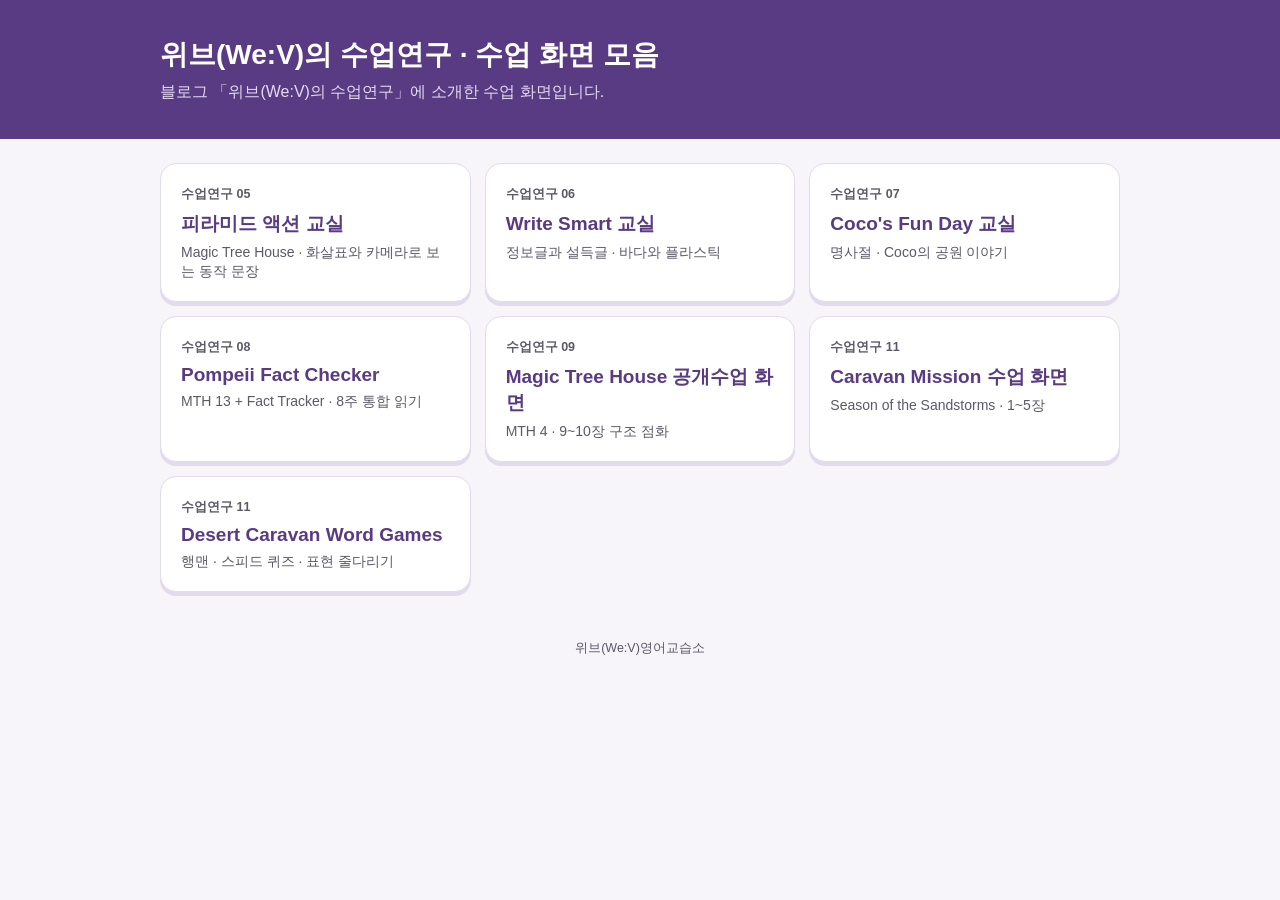
==== index.html @ 450ea2c3 "위브(We:V)의 수업연구 수업 화면 7개와 모음 페이지 Co-Authored-By: Claude Opus 5.5 <noreply@anthropic.com> Claude-Sessi" ====
<!DOCTYPE html><html lang="ko"><head><meta charset="utf-8"><meta name="viewport" content="width=device-width, initial-scale=1"><title>위브(We:V)의 수업연구 · 수업 화면 모음</title>
<style>body{margin:0;font-family:Pretendard,"Apple SD Gothic Neo","Noto Sans KR",sans-serif;background:#F7F4FA;color:#1F1D24}
header{background:#593B83;color:#fff;padding:36px 20px}header div,main{max-width:960px;margin:0 auto}
h1{margin:0;font-size:28px}header p{margin:8px 0 0;color:#E4DBF0}
main{padding:24px 16px 48px;display:grid;grid-template-columns:repeat(auto-fill,minmax(260px,1fr));gap:14px}
.c{display:block;background:#fff;border:1px solid #E2DBEC;border-radius:16px;padding:20px;text-decoration:none;color:inherit;box-shadow:0 4px 0 #E2DBEC}
.c:hover{border-color:#593B83}.c span{font-size:12.5px;font-weight:800;color:#5C5866}.c b{display:block;font-size:19px;color:#593B83;margin:8px 0 6px}.c i{font-style:normal;font-size:14px;color:#5C5866}
footer{text-align:center;font-size:12.5px;color:#5C5866;padding:0 16px 30px}</style></head>
<body><header><div><h1>위브(We:V)의 수업연구 · 수업 화면 모음</h1><p>블로그 「위브(We:V)의 수업연구」에 소개한 수업 화면입니다.</p></div></header>
<main><a class=c href="/pyramid-action"><span>수업연구 05</span><b>피라미드 액션 교실</b><i>Magic Tree House · 화살표와 카메라로 보는 동작 문장</i></a><a class=c href="/write-smart"><span>수업연구 06</span><b>Write Smart 교실</b><i>정보글과 설득글 · 바다와 플라스틱</i></a><a class=c href="/coco-fun-day"><span>수업연구 07</span><b>Coco's Fun Day 교실</b><i>명사절 · Coco의 공원 이야기</i></a><a class=c href="/pompeii-fact-checker"><span>수업연구 08</span><b>Pompeii Fact Checker</b><i>MTH 13 + Fact Tracker · 8주 통합 읽기</i></a><a class=c href="/mth4-class-screen"><span>수업연구 09</span><b>Magic Tree House 공개수업 화면</b><i>MTH 4 · 9~10장 구조 점화</i></a><a class=c href="/caravan-mission"><span>수업연구 11</span><b>Caravan Mission 수업 화면</b><i>Season of the Sandstorms · 1~5장</i></a><a class=c href="/caravan-word-games"><span>수업연구 11</span><b>Desert Caravan Word Games</b><i>행맨 · 스피드 퀴즈 · 표현 줄다리기</i></a></main><footer>위브(We:V)영어교습소</footer></body></html>
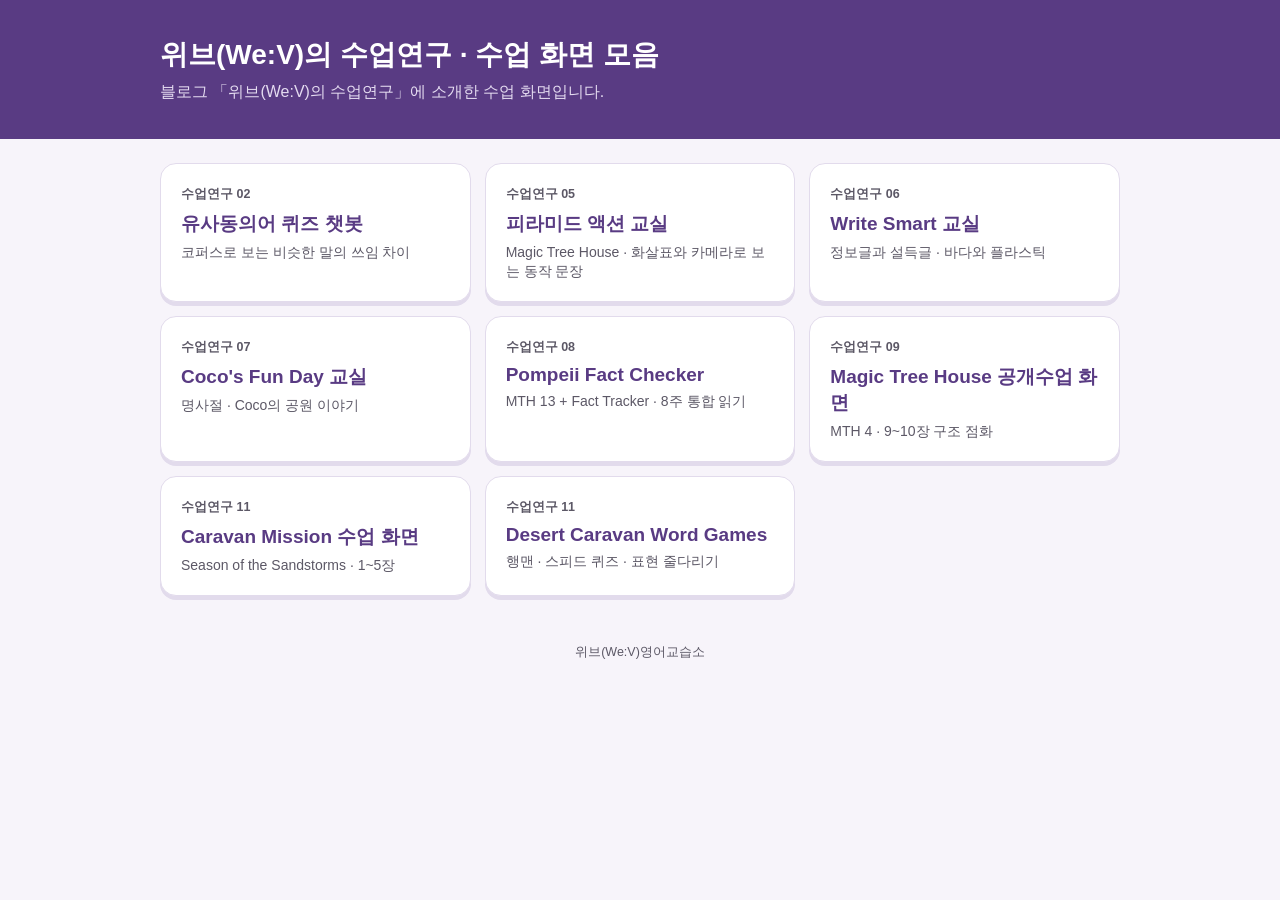
==== commit 0fb38b92: "수업연구 02 유사동의어 퀴즈 챗봇 추가 Co-Authored-By: Claude Opus 5.5 <noreply@anthropic.com> Claude-Session: https" ====
--- a/index.html
+++ b/index.html
@@ -7,4 +7,4 @@
 .c:hover{border-color:#593B83}.c span{font-size:12.5px;font-weight:800;color:#5C5866}.c b{display:block;font-size:19px;color:#593B83;margin:8px 0 6px}.c i{font-style:normal;font-size:14px;color:#5C5866}
 footer{text-align:center;font-size:12.5px;color:#5C5866;padding:0 16px 30px}</style></head>
 <body><header><div><h1>위브(We:V)의 수업연구 · 수업 화면 모음</h1><p>블로그 「위브(We:V)의 수업연구」에 소개한 수업 화면입니다.</p></div></header>
-<main><a class=c href="/pyramid-action"><span>수업연구 05</span><b>피라미드 액션 교실</b><i>Magic Tree House · 화살표와 카메라로 보는 동작 문장</i></a><a class=c href="/write-smart"><span>수업연구 06</span><b>Write Smart 교실</b><i>정보글과 설득글 · 바다와 플라스틱</i></a><a class=c href="/coco-fun-day"><span>수업연구 07</span><b>Coco's Fun Day 교실</b><i>명사절 · Coco의 공원 이야기</i></a><a class=c href="/pompeii-fact-checker"><span>수업연구 08</span><b>Pompeii Fact Checker</b><i>MTH 13 + Fact Tracker · 8주 통합 읽기</i></a><a class=c href="/mth4-class-screen"><span>수업연구 09</span><b>Magic Tree House 공개수업 화면</b><i>MTH 4 · 9~10장 구조 점화</i></a><a class=c href="/caravan-mission"><span>수업연구 11</span><b>Caravan Mission 수업 화면</b><i>Season of the Sandstorms · 1~5장</i></a><a class=c href="/caravan-word-games"><span>수업연구 11</span><b>Desert Caravan Word Games</b><i>행맨 · 스피드 퀴즈 · 표현 줄다리기</i></a></main><footer>위브(We:V)영어교습소</footer></body></html>+<main><a class=c href="/synonym-quiz"><span>수업연구 02</span><b>유사동의어 퀴즈 챗봇</b><i>코퍼스로 보는 비슷한 말의 쓰임 차이</i></a><a class=c href="/pyramid-action"><span>수업연구 05</span><b>피라미드 액션 교실</b><i>Magic Tree House · 화살표와 카메라로 보는 동작 문장</i></a><a class=c href="/write-smart"><span>수업연구 06</span><b>Write Smart 교실</b><i>정보글과 설득글 · 바다와 플라스틱</i></a><a class=c href="/coco-fun-day"><span>수업연구 07</span><b>Coco's Fun Day 교실</b><i>명사절 · Coco의 공원 이야기</i></a><a class=c href="/pompeii-fact-checker"><span>수업연구 08</span><b>Pompeii Fact Checker</b><i>MTH 13 + Fact Tracker · 8주 통합 읽기</i></a><a class=c href="/mth4-class-screen"><span>수업연구 09</span><b>Magic Tree House 공개수업 화면</b><i>MTH 4 · 9~10장 구조 점화</i></a><a class=c href="/caravan-mission"><span>수업연구 11</span><b>Caravan Mission 수업 화면</b><i>Season of the Sandstorms · 1~5장</i></a><a class=c href="/caravan-word-games"><span>수업연구 11</span><b>Desert Caravan Word Games</b><i>행맨 · 스피드 퀴즈 · 표현 줄다리기</i></a></main><footer>위브(We:V)영어교습소</footer></body></html>
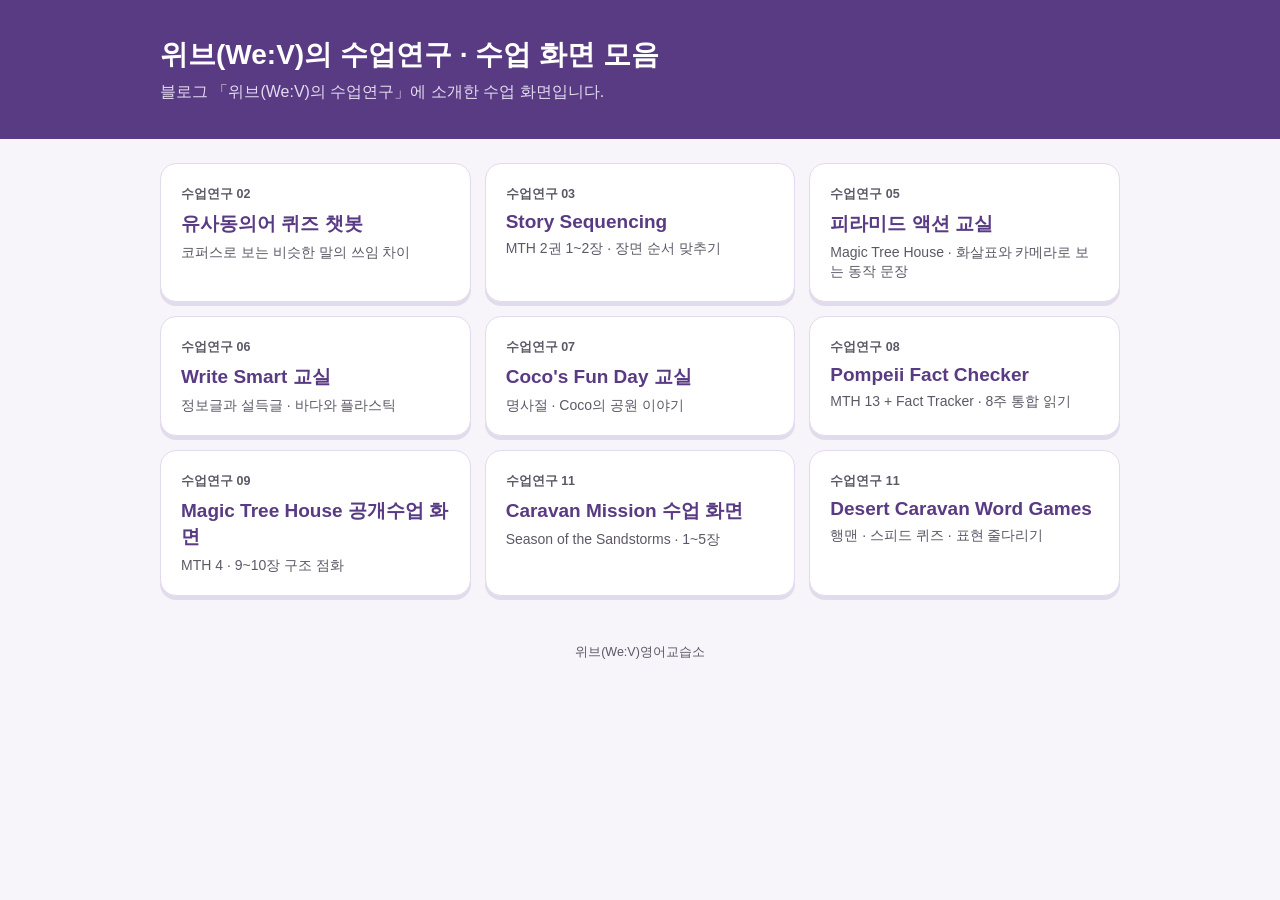
==== commit 1dbfbf6f: "수업연구 03 Story Sequencing 추가 (장면 카드는 요약 문장) Co-Authored-By: Claude Opus 5.5 <noreply@anthropic.com> C" ====
--- a/index.html
+++ b/index.html
@@ -7,4 +7,4 @@
 .c:hover{border-color:#593B83}.c span{font-size:12.5px;font-weight:800;color:#5C5866}.c b{display:block;font-size:19px;color:#593B83;margin:8px 0 6px}.c i{font-style:normal;font-size:14px;color:#5C5866}
 footer{text-align:center;font-size:12.5px;color:#5C5866;padding:0 16px 30px}</style></head>
 <body><header><div><h1>위브(We:V)의 수업연구 · 수업 화면 모음</h1><p>블로그 「위브(We:V)의 수업연구」에 소개한 수업 화면입니다.</p></div></header>
-<main><a class=c href="/synonym-quiz"><span>수업연구 02</span><b>유사동의어 퀴즈 챗봇</b><i>코퍼스로 보는 비슷한 말의 쓰임 차이</i></a><a class=c href="/pyramid-action"><span>수업연구 05</span><b>피라미드 액션 교실</b><i>Magic Tree House · 화살표와 카메라로 보는 동작 문장</i></a><a class=c href="/write-smart"><span>수업연구 06</span><b>Write Smart 교실</b><i>정보글과 설득글 · 바다와 플라스틱</i></a><a class=c href="/coco-fun-day"><span>수업연구 07</span><b>Coco's Fun Day 교실</b><i>명사절 · Coco의 공원 이야기</i></a><a class=c href="/pompeii-fact-checker"><span>수업연구 08</span><b>Pompeii Fact Checker</b><i>MTH 13 + Fact Tracker · 8주 통합 읽기</i></a><a class=c href="/mth4-class-screen"><span>수업연구 09</span><b>Magic Tree House 공개수업 화면</b><i>MTH 4 · 9~10장 구조 점화</i></a><a class=c href="/caravan-mission"><span>수업연구 11</span><b>Caravan Mission 수업 화면</b><i>Season of the Sandstorms · 1~5장</i></a><a class=c href="/caravan-word-games"><span>수업연구 11</span><b>Desert Caravan Word Games</b><i>행맨 · 스피드 퀴즈 · 표현 줄다리기</i></a></main><footer>위브(We:V)영어교습소</footer></body></html>+<main><a class=c href="/synonym-quiz"><span>수업연구 02</span><b>유사동의어 퀴즈 챗봇</b><i>코퍼스로 보는 비슷한 말의 쓰임 차이</i></a><a class=c href="/story-sequencing"><span>수업연구 03</span><b>Story Sequencing</b><i>MTH 2권 1~2장 · 장면 순서 맞추기</i></a><a class=c href="/pyramid-action"><span>수업연구 05</span><b>피라미드 액션 교실</b><i>Magic Tree House · 화살표와 카메라로 보는 동작 문장</i></a><a class=c href="/write-smart"><span>수업연구 06</span><b>Write Smart 교실</b><i>정보글과 설득글 · 바다와 플라스틱</i></a><a class=c href="/coco-fun-day"><span>수업연구 07</span><b>Coco's Fun Day 교실</b><i>명사절 · Coco의 공원 이야기</i></a><a class=c href="/pompeii-fact-checker"><span>수업연구 08</span><b>Pompeii Fact Checker</b><i>MTH 13 + Fact Tracker · 8주 통합 읽기</i></a><a class=c href="/mth4-class-screen"><span>수업연구 09</span><b>Magic Tree House 공개수업 화면</b><i>MTH 4 · 9~10장 구조 점화</i></a><a class=c href="/caravan-mission"><span>수업연구 11</span><b>Caravan Mission 수업 화면</b><i>Season of the Sandstorms · 1~5장</i></a><a class=c href="/caravan-word-games"><span>수업연구 11</span><b>Desert Caravan Word Games</b><i>행맨 · 스피드 퀴즈 · 표현 줄다리기</i></a></main><footer>위브(We:V)영어교습소</footer></body></html>
